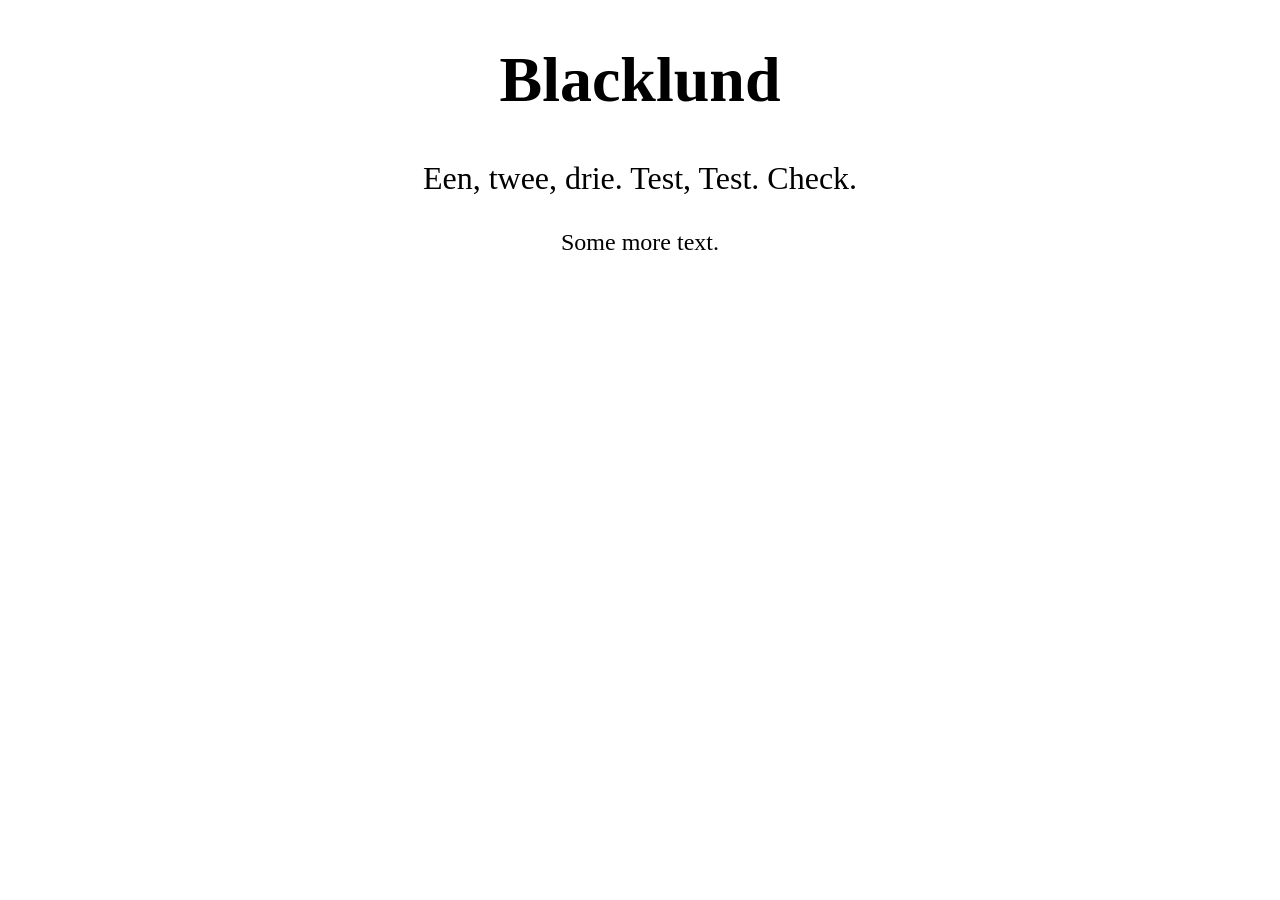
==== index.html @ 1ecc61dd "Add files via upload" ====
<!DOCTYPE html>
<html>
    <head>
        <style>
            .intro {
                text-align: center;
            }
            h1 {
                font-size: 64px;
            }
            p {
                font-size: 32px;
            }
            .more {
                font-size: 24px;
            }
        </style>
    </head>

    <body>

        <div class="intro">
        <h1>Blacklund</h1>
        <p>
            Een, twee, drie. Test, Test. Check.
        </p>
        <p class="more">
            Some more text.
        </p>
        </div>

    </body>
</html>
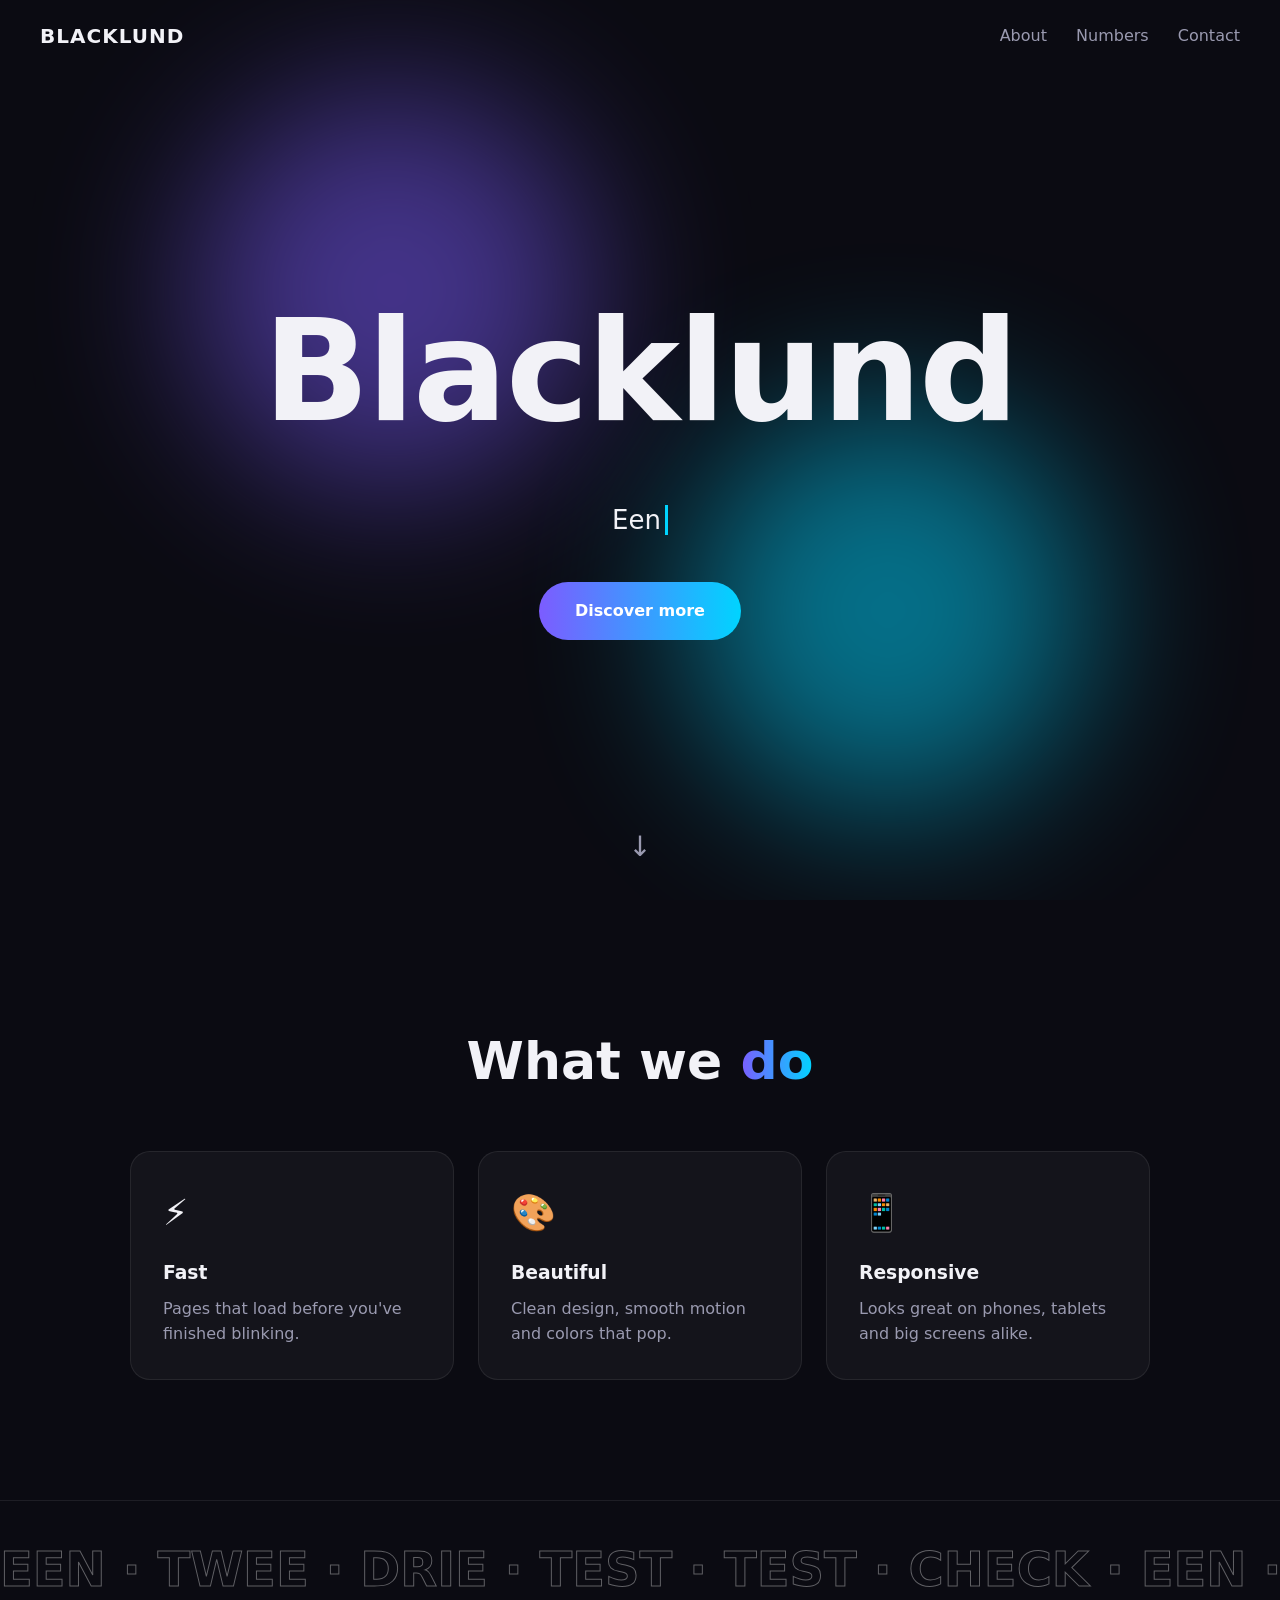
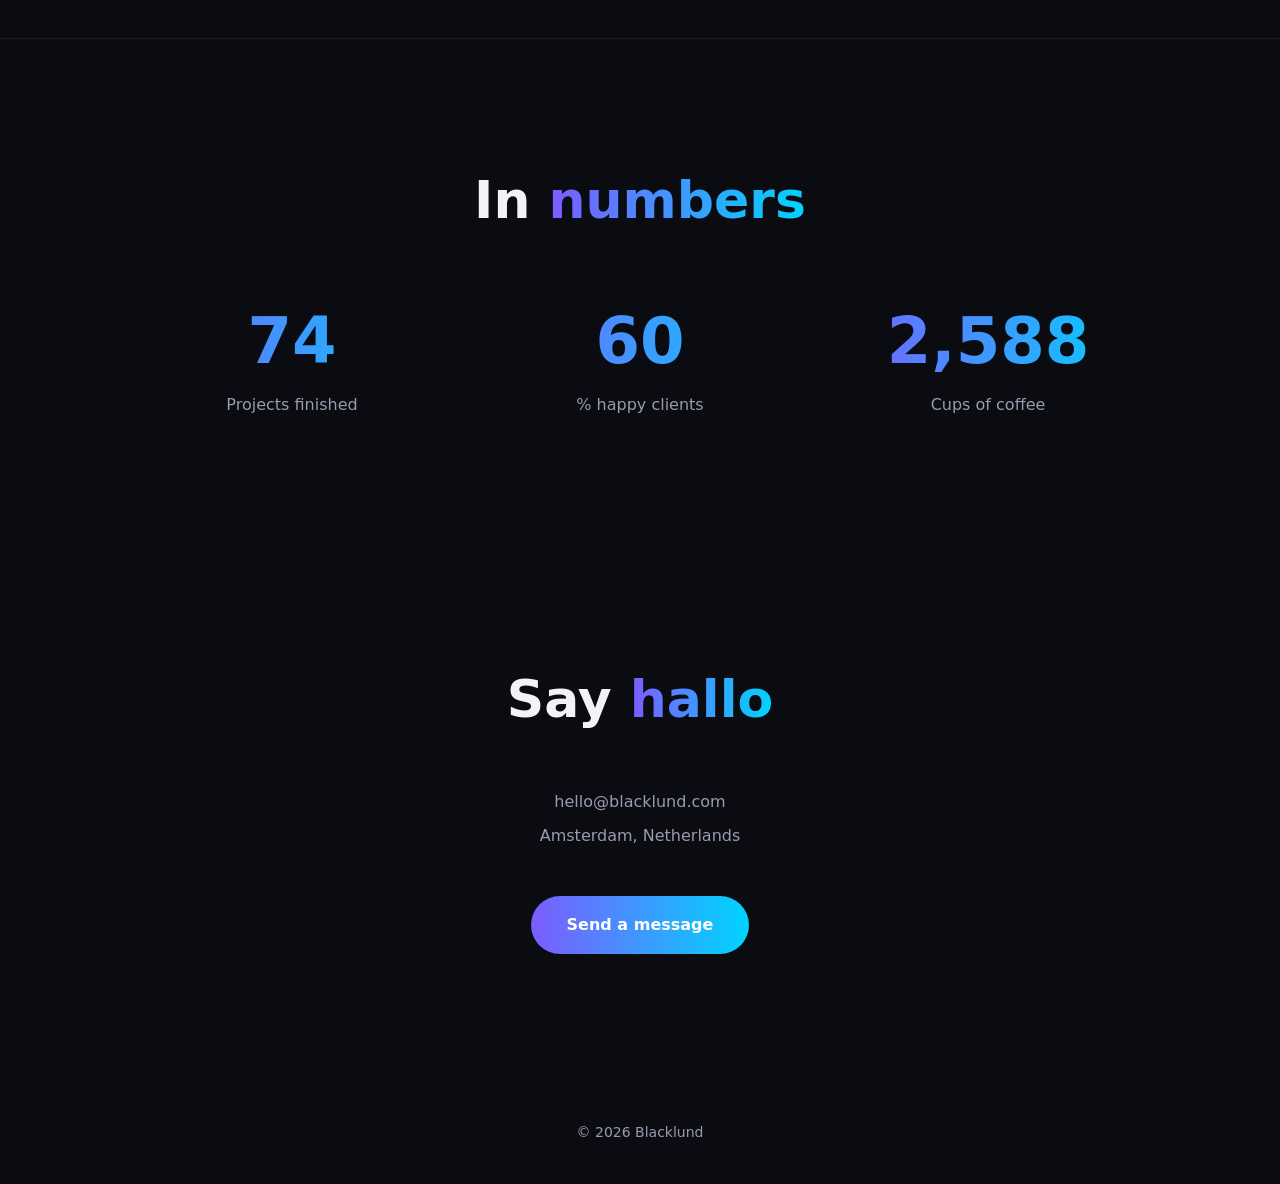
==== commit c44a7938: "Add files via upload" ====
--- a/index.html
+++ b/index.html
@@ -1,33 +1,441 @@
-<!DOCTYPE html>
-<html>
-    <head>
-        <style>
-            .intro {
-                text-align: center;
-            }
-            h1 {
-                font-size: 64px;
-            }
-            p {
-                font-size: 32px;
-            }
-            .more {
-                font-size: 24px;
-            }
-        </style>
-    </head>
-
-    <body>
-
-        <div class="intro">
-        <h1>Blacklund</h1>
-        <p>
-            Een, twee, drie. Test, Test. Check.
-        </p>
-        <p class="more">
-            Some more text.
-        </p>
-        </div>
-
-    </body>
-</html>+<!DOCTYPE html>
+<html lang="en">
+<head>
+    <meta charset="UTF-8">
+    <meta name="viewport" content="width=device-width, initial-scale=1.0">
+    <title>Blacklund</title>
+    <style>
+        /* ============ COLORS (change these to restyle the whole site) ============ */
+        :root {
+            --bg: #0b0b12;
+            --text: #f2f2f7;
+            --muted: #9a9ab0;
+            --accent: #7c5cff;
+            --accent2: #00d4ff;
+        }
+
+        * { box-sizing: border-box; margin: 0; padding: 0; }
+        html { scroll-behavior: smooth; }   /* nav links glide instead of jumping */
+
+        body {
+            font-family: system-ui, -apple-system, "Segoe UI", Roboto, sans-serif;
+            background: var(--bg);
+            color: var(--text);
+            line-height: 1.6;
+            overflow-x: hidden;
+        }
+
+        /* ============ NAV BAR (gets a blurry background once you scroll) ============ */
+        nav {
+            position: fixed;
+            top: 0; left: 0; right: 0;
+            display: flex;
+            justify-content: space-between;
+            align-items: center;
+            padding: 20px 40px;
+            z-index: 10;
+            transition: background 0.3s, padding 0.3s;
+        }
+        nav.scrolled {
+            background: rgba(11, 11, 18, 0.7);
+            backdrop-filter: blur(12px);
+            padding: 12px 40px;
+        }
+        .logo { font-weight: 800; font-size: 20px; letter-spacing: 1px; }
+        nav a { color: var(--muted); text-decoration: none; margin-left: 24px; transition: color 0.2s; }
+        nav a:hover { color: var(--text); }
+
+        /* ============ HERO (the big first screen) ============ */
+        .hero {
+            min-height: 100vh;
+            display: flex;
+            flex-direction: column;
+            justify-content: center;
+            align-items: center;
+            text-align: center;
+            position: relative;
+            overflow: hidden;
+            padding: 0 20px;
+        }
+
+        /* Floating blurry color blobs in the background */
+        .blob {
+            position: absolute;
+            width: 400px; height: 400px;
+            border-radius: 50%;
+            filter: blur(80px);
+            opacity: 0.5;
+            animation: float 12s ease-in-out infinite;
+        }
+        .blob.one { background: var(--accent);  top: 10%;    left: 15%; }
+        .blob.two { background: var(--accent2); bottom: 10%; right: 15%; animation-delay: -6s; }
+        @keyframes float {
+            0%, 100% { transform: translate(0, 0) scale(1); }
+            50%      { transform: translate(60px, -40px) scale(1.15); }
+        }
+
+        /* Title: JavaScript splits it into letters that drop in one by one */
+        .hero h1 {
+            font-size: clamp(48px, 12vw, 140px);  /* grows with the screen, between 48 and 140px */
+            font-weight: 900;
+            letter-spacing: -2px;
+            position: relative;
+        }
+        .hero h1 span {
+            display: inline-block;
+            opacity: 0;
+            transform: translateY(40px) rotate(8deg);
+            animation: letterIn 0.7s cubic-bezier(0.2, 0.8, 0.2, 1) forwards;
+        }
+        @keyframes letterIn {
+            to { opacity: 1; transform: none; }
+        }
+
+        /* Typing effect under the title */
+        .subtitle {
+            font-size: clamp(18px, 3vw, 26px);
+            color: var(--muted);
+            margin-top: 16px;
+            min-height: 1.6em;
+            position: relative;
+        }
+        .typed {
+            color: var(--text);
+            border-right: 3px solid var(--accent2);   /* the blinking cursor */
+            padding-right: 4px;
+            animation: blink 0.8s step-end infinite;
+        }
+        @keyframes blink { 50% { border-color: transparent; } }
+
+        /* Gradient button with a light "shine" sweeping across it */
+        .button {
+            margin-top: 40px;
+            position: relative;
+            overflow: hidden;
+            display: inline-block;
+            padding: 16px 36px;
+            border-radius: 999px;
+            background: linear-gradient(90deg, var(--accent), var(--accent2));
+            color: white;
+            font-weight: 700;
+            text-decoration: none;
+            transition: transform 0.2s, box-shadow 0.2s;
+        }
+        .button:hover {
+            transform: translateY(-3px);
+            box-shadow: 0 10px 30px rgba(124, 92, 255, 0.5);
+        }
+        .button::after {
+            content: "";
+            position: absolute;
+            top: 0; left: -75%;
+            width: 50%; height: 100%;
+            background: linear-gradient(120deg, transparent, rgba(255, 255, 255, 0.5), transparent);
+            transform: skewX(-20deg);
+            animation: sweep 3s ease-in-out infinite;
+        }
+        @keyframes sweep {
+            0%        { left: -75%; }
+            40%, 100% { left: 125%; }
+        }
+
+        /* Bouncing arrow at the bottom of the hero */
+        .scroll-hint {
+            position: absolute;
+            bottom: 30px;
+            font-size: 28px;
+            color: var(--muted);
+            animation: bounce 2s ease-in-out infinite;
+        }
+        @keyframes bounce {
+            0%, 100% { transform: translateY(0); }
+            50%      { transform: translateY(12px); }
+        }
+
+        /* ============ GENERAL SECTIONS ============ */
+        section {
+            padding: 120px 40px;
+            max-width: 1100px;
+            margin: 0 auto;
+        }
+        h2 {
+            font-size: clamp(32px, 5vw, 52px);
+            margin-bottom: 48px;
+            text-align: center;
+        }
+
+        /* Moving gradient text */
+        .gradient-text {
+            background: linear-gradient(90deg, var(--accent), var(--accent2), var(--accent));
+            background-size: 200% auto;
+            -webkit-background-clip: text;
+            background-clip: text;
+            color: transparent;
+            animation: shine 4s linear infinite;
+        }
+        @keyframes shine { to { background-position: 200% center; } }
+
+        /* Things with class="reveal" fade up when you scroll to them (JavaScript adds "visible") */
+        .reveal {
+            opacity: 0;
+            transform: translateY(50px);
+            transition: opacity 0.8s ease, transform 0.8s ease;
+        }
+        .reveal.visible { opacity: 1; transform: none; }
+
+        /* ============ CARDS (lift up, with a glow that follows your mouse) ============ */
+        .cards {
+            display: grid;
+            grid-template-columns: repeat(auto-fit, minmax(250px, 1fr));
+            gap: 24px;
+        }
+        .card {
+            position: relative;
+            padding: 32px;
+            border-radius: 20px;
+            background: rgba(255, 255, 255, 0.04);
+            border: 1px solid rgba(255, 255, 255, 0.08);
+            overflow: hidden;
+            transition: transform 0.3s, border-color 0.3s, opacity 0.8s ease;
+        }
+        .card:hover {
+            transform: translateY(-8px);
+            border-color: rgba(255, 255, 255, 0.2);
+        }
+        .card::before {
+            content: "";
+            position: absolute;
+            inset: 0;
+            background: radial-gradient(300px circle at var(--x, 50%) var(--y, 50%),
+                        rgba(124, 92, 255, 0.25), transparent 60%);
+            opacity: 0;
+            transition: opacity 0.3s;
+            pointer-events: none;
+        }
+        .card:hover::before { opacity: 1; }
+        .card .icon { font-size: 36px; margin-bottom: 16px; }
+        .card h3 { margin-bottom: 8px; }
+        .card p { color: var(--muted); }
+
+        /* ============ NUMBERS THAT COUNT UP ============ */
+        .stats {
+            display: grid;
+            grid-template-columns: repeat(auto-fit, minmax(200px, 1fr));
+            gap: 24px;
+            text-align: center;
+        }
+        .number { font-size: 64px; font-weight: 900; }
+        .stat p { color: var(--muted); }
+
+        /* ============ SCROLLING TEXT STRIP ============ */
+        .marquee {
+            overflow: hidden;
+            white-space: nowrap;
+            padding: 30px 0;
+            border-top: 1px solid rgba(255, 255, 255, 0.08);
+            border-bottom: 1px solid rgba(255, 255, 255, 0.08);
+        }
+        .marquee-track {
+            display: inline-block;
+            font-size: 48px;
+            font-weight: 800;
+            color: transparent;
+            -webkit-text-stroke: 1px rgba(255, 255, 255, 0.35);   /* outline-only letters */
+            animation: scroll 20s linear infinite;
+        }
+        @keyframes scroll { to { transform: translateX(-50%); } }
+
+        /* ============ CONTACT + FOOTER ============ */
+        .contact { text-align: center; }
+        .contact p { color: var(--muted); margin-bottom: 8px; }
+        footer {
+            text-align: center;
+            padding: 40px;
+            color: var(--muted);
+            font-size: 14px;
+        }
+
+        /* ============ PHONES ============ */
+        @media (max-width: 600px) {
+            nav, nav.scrolled { padding: 14px 20px; }
+            nav a { margin-left: 14px; font-size: 14px; }
+            section { padding: 80px 20px; }
+            .blob { width: 250px; height: 250px; }
+        }
+
+        /* People who turned off animations in their system settings get a calm version */
+        @media (prefers-reduced-motion: reduce) {
+            *, *::before, *::after { animation: none !important; transition: none !important; }
+            .hero h1 span, .reveal { opacity: 1; transform: none; }
+        }
+    </style>
+</head>
+<body>
+
+    <nav id="nav">
+        <div class="logo">BLACKLUND</div>
+        <div>
+            <a href="#about">About</a>
+            <a href="#numbers">Numbers</a>
+            <a href="#contact">Contact</a>
+        </div>
+    </nav>
+
+    <header class="hero">
+        <div class="blob one"></div>
+        <div class="blob two"></div>
+
+        <h1>Blacklund</h1>
+        <p class="subtitle"><span class="typed"></span></p>
+        <a href="#about" class="button">Discover more</a>
+
+        <div class="scroll-hint">↓</div>
+    </header>
+
+    <section id="about">
+        <h2 class="reveal">What we <span class="gradient-text">do</span></h2>
+        <div class="cards">
+            <div class="card reveal">
+                <div class="icon">⚡</div>
+                <h3>Fast</h3>
+                <p>Pages that load before you've finished blinking.</p>
+            </div>
+            <div class="card reveal" style="transition-delay: 0.15s;">
+                <div class="icon">🎨</div>
+                <h3>Beautiful</h3>
+                <p>Clean design, smooth motion and colors that pop.</p>
+            </div>
+            <div class="card reveal" style="transition-delay: 0.3s;">
+                <div class="icon">📱</div>
+                <h3>Responsive</h3>
+                <p>Looks great on phones, tablets and big screens alike.</p>
+            </div>
+        </div>
+    </section>
+
+    <div class="marquee">
+        <div class="marquee-track">
+            EEN · TWEE · DRIE · TEST · TEST · CHECK · EEN · TWEE · DRIE · TEST · TEST · CHECK ·&nbsp;
+            EEN · TWEE · DRIE · TEST · TEST · CHECK · EEN · TWEE · DRIE · TEST · TEST · CHECK ·&nbsp;
+        </div>
+    </div>
+
+    <section id="numbers">
+        <h2 class="reveal">In <span class="gradient-text">numbers</span></h2>
+        <div class="stats">
+            <div class="stat reveal">
+                <div class="number gradient-text" data-target="120">0</div>
+                <p>Projects finished</p>
+            </div>
+            <div class="stat reveal" style="transition-delay: 0.15s;">
+                <div class="number gradient-text" data-target="98">0</div>
+                <p>% happy clients</p>
+            </div>
+            <div class="stat reveal" style="transition-delay: 0.3s;">
+                <div class="number gradient-text" data-target="4200">0</div>
+                <p>Cups of coffee</p>
+            </div>
+        </div>
+    </section>
+
+    <section id="contact" class="contact reveal">
+        <h2>Say <span class="gradient-text">hallo</span></h2>
+        <p>hello@blacklund.com</p>
+        <p>Amsterdam, Netherlands</p>
+        <a href="mailto:hello@blacklund.com" class="button">Send a message</a>
+    </section>
+
+    <footer>© 2026 Blacklund</footer>
+
+    <script>
+        // 1. Split the title into separate letters so each one can animate in
+        const title = document.querySelector('.hero h1');
+        const titleText = title.textContent;
+        title.setAttribute('aria-label', titleText);   // screen readers still read the whole word
+        title.textContent = '';
+        [...titleText].forEach((letter, i) => {
+            const span = document.createElement('span');
+            span.textContent = letter;
+            span.setAttribute('aria-hidden', 'true');
+            span.style.animationDelay = (i * 0.08) + 's';   // each letter a bit later
+            title.appendChild(span);
+        });
+
+        // 2. Typing effect: types each phrase, waits, deletes it, moves to the next
+        const phrases = ['Een, twee, drie.', 'Test, test. Check.', 'Made in Amsterdam.'];
+        const typed = document.querySelector('.typed');
+        let phraseIndex = 0, charIndex = 0, deleting = false;
+
+        function type() {
+            const phrase = phrases[phraseIndex];
+            typed.textContent = phrase.slice(0, charIndex);
+
+            if (!deleting && charIndex < phrase.length) {
+                charIndex++;
+                setTimeout(type, 90);           // typing speed
+            } else if (!deleting) {
+                deleting = true;
+                setTimeout(type, 1500);         // pause when the phrase is complete
+            } else if (charIndex > 0) {
+                charIndex--;
+                setTimeout(type, 40);           // deleting speed
+            } else {
+                deleting = false;
+                phraseIndex = (phraseIndex + 1) % phrases.length;
+                setTimeout(type, 300);
+            }
+        }
+        setTimeout(type, 1200);   // start after the title has dropped in
+
+        // 3. Give the nav bar a background once you scroll down a bit
+        const nav = document.getElementById('nav');
+        window.addEventListener('scroll', () => {
+            nav.classList.toggle('scrolled', window.scrollY > 50);
+        });
+
+        // 4. Reveal elements when they scroll into view
+        const revealObserver = new IntersectionObserver(entries => {
+            entries.forEach(entry => {
+                if (entry.isIntersecting) {
+                    entry.target.classList.add('visible');
+                    revealObserver.unobserve(entry.target);   // only animate once
+                }
+            });
+        }, { threshold: 0.15 });
+        document.querySelectorAll('.reveal').forEach(el => revealObserver.observe(el));
+
+        // 5. Count the numbers up from 0 when they appear
+        function countUp(el) {
+            const target = Number(el.dataset.target);
+            const duration = 2000;   // milliseconds
+            const start = performance.now();
+
+            function step(now) {
+                const progress = Math.min((now - start) / duration, 1);
+                const eased = 1 - Math.pow(1 - progress, 3);   // starts fast, slows down at the end
+                el.textContent = Math.round(target * eased).toLocaleString();
+                if (progress < 1) requestAnimationFrame(step);
+            }
+            requestAnimationFrame(step);
+        }
+        const countObserver = new IntersectionObserver(entries => {
+            entries.forEach(entry => {
+                if (entry.isIntersecting) {
+                    countUp(entry.target);
+                    countObserver.unobserve(entry.target);
+                }
+            });
+        }, { threshold: 0.5 });
+        document.querySelectorAll('.number').forEach(el => countObserver.observe(el));
+
+        // 6. Make the glow on each card follow the mouse
+        document.querySelectorAll('.card').forEach(card => {
+            card.addEventListener('mousemove', e => {
+                const rect = card.getBoundingClientRect();
+                card.style.setProperty('--x', (e.clientX - rect.left) + 'px');
+                card.style.setProperty('--y', (e.clientY - rect.top) + 'px');
+            });
+        });
+    </script>
+</body>
+</html>
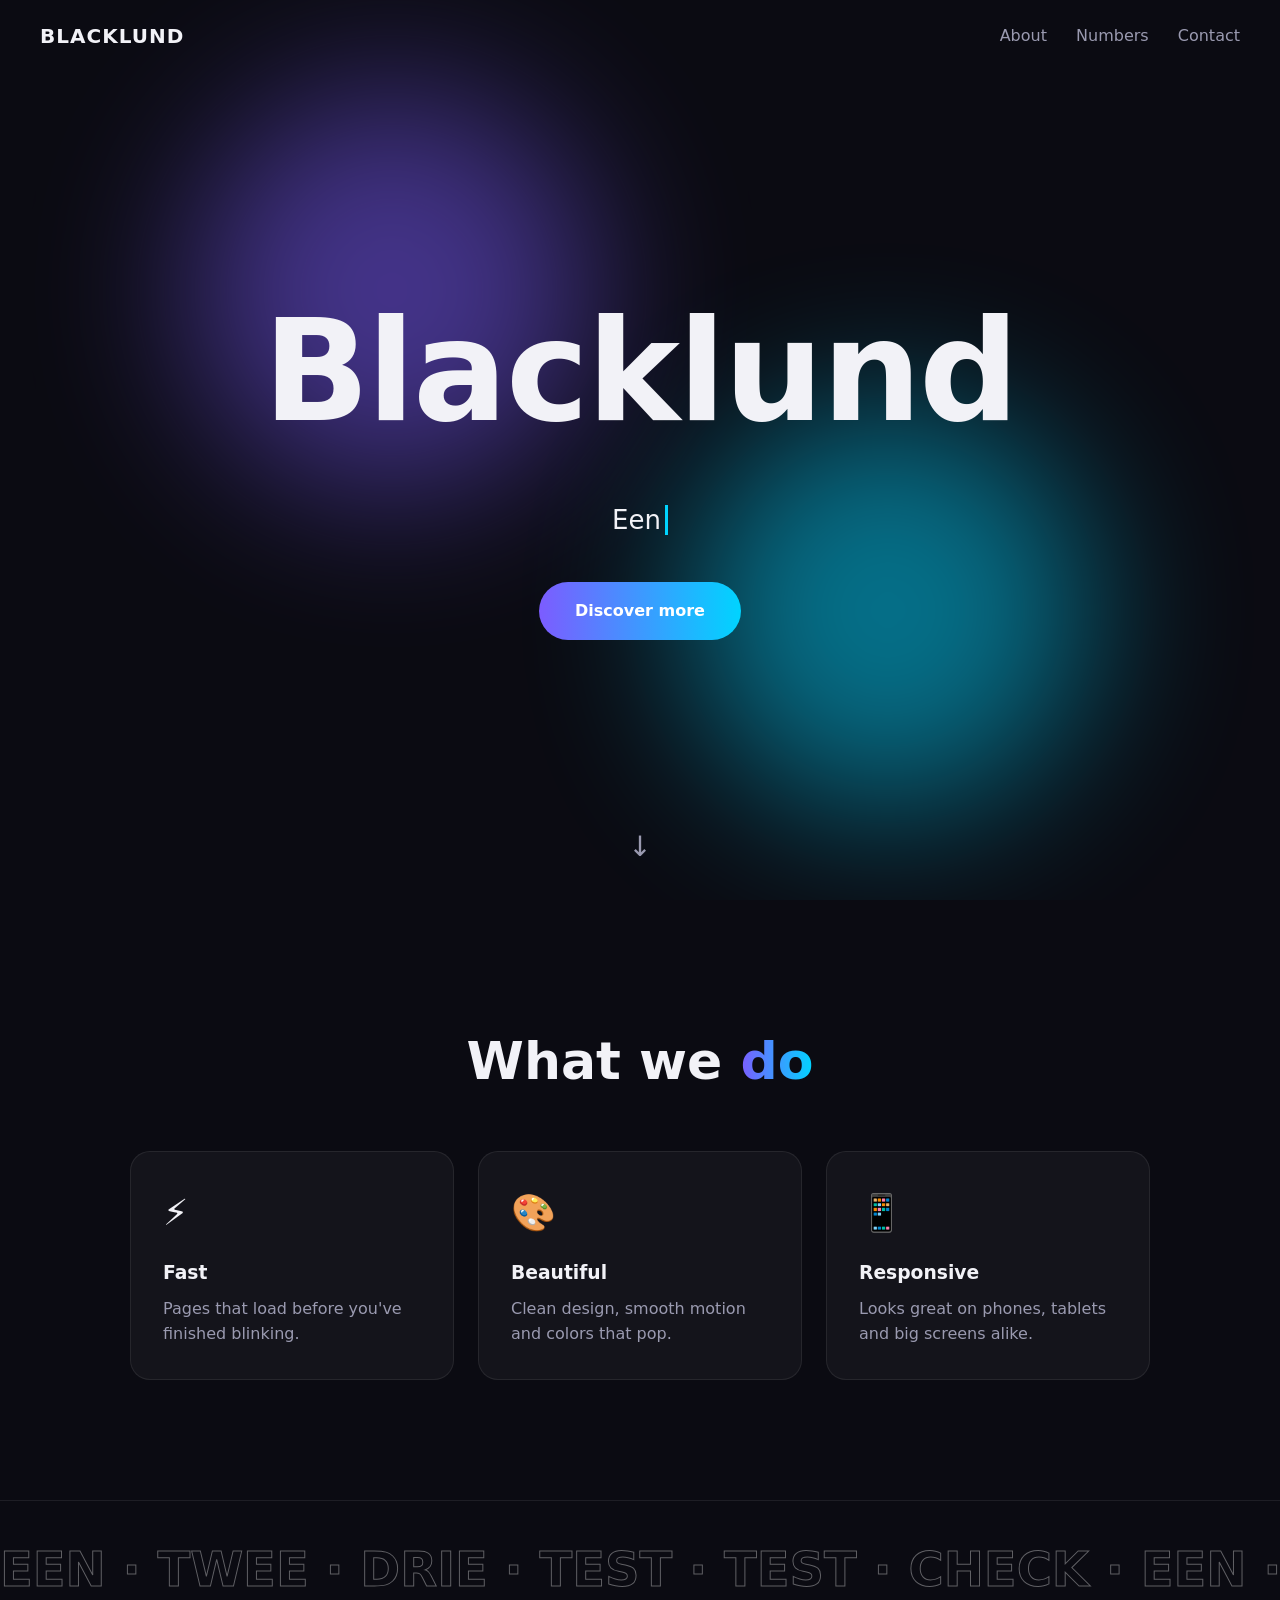
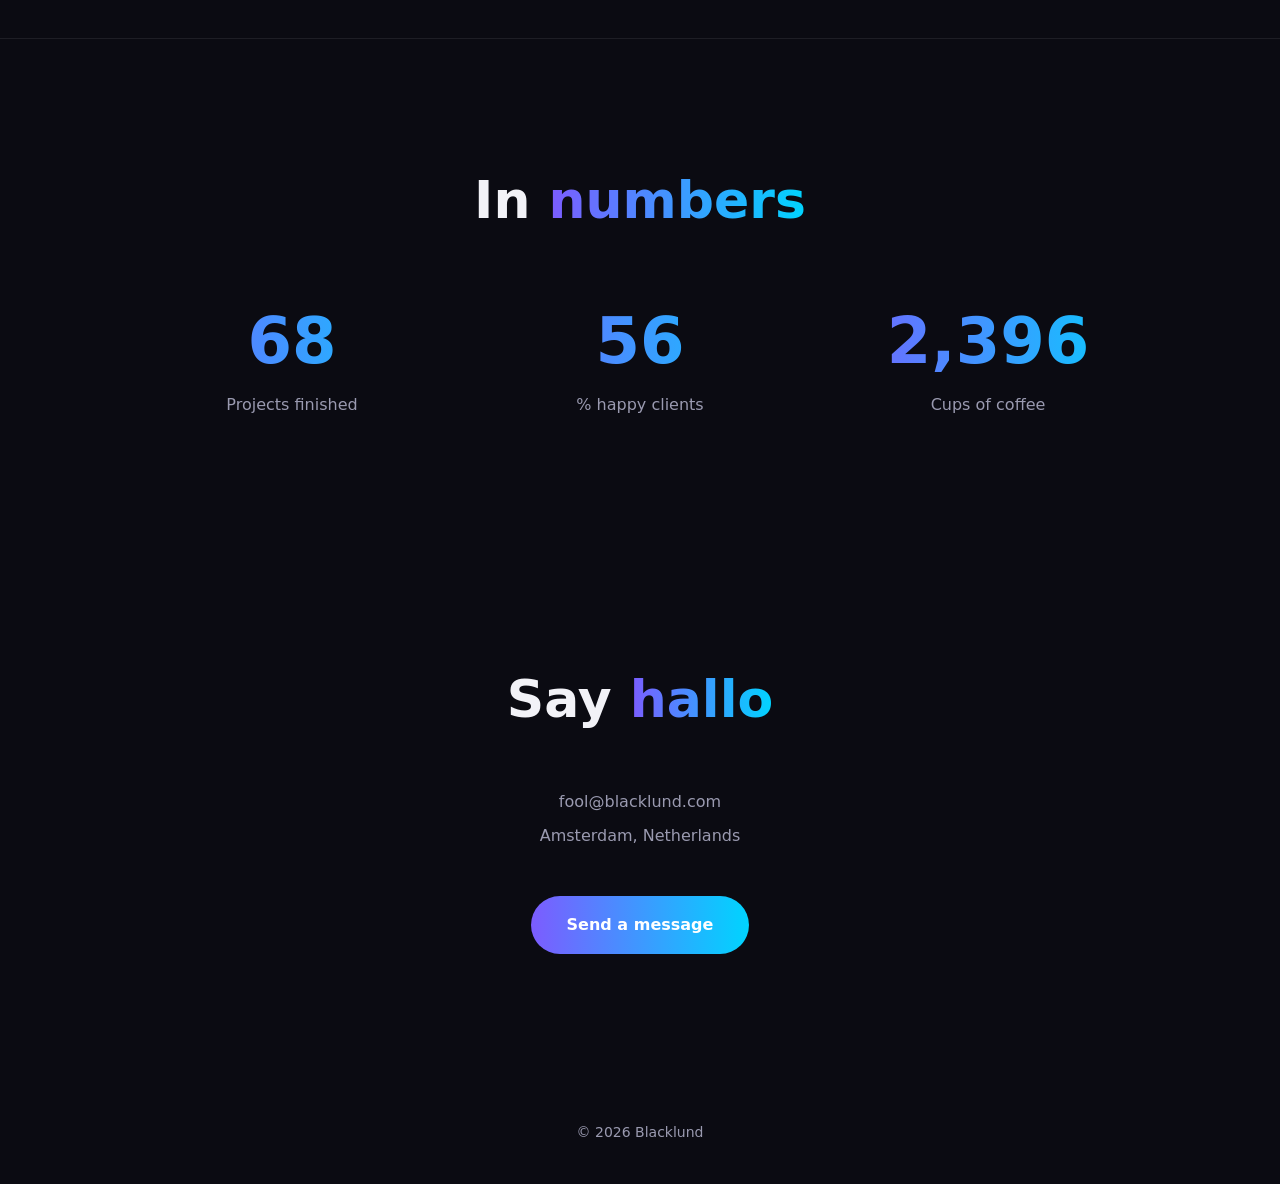
==== commit 836359b5: "Update index.html" ====
--- a/index.html
+++ b/index.html
@@ -340,9 +340,9 @@
 
     <section id="contact" class="contact reveal">
         <h2>Say <span class="gradient-text">hallo</span></h2>
-        <p>hello@blacklund.com</p>
+        <p>fool@blacklund.com</p>
         <p>Amsterdam, Netherlands</p>
-        <a href="mailto:hello@blacklund.com" class="button">Send a message</a>
+        <a href="mailto:fool@blacklund.com" class="button">Send a message</a>
     </section>
 
     <footer>© 2026 Blacklund</footer>
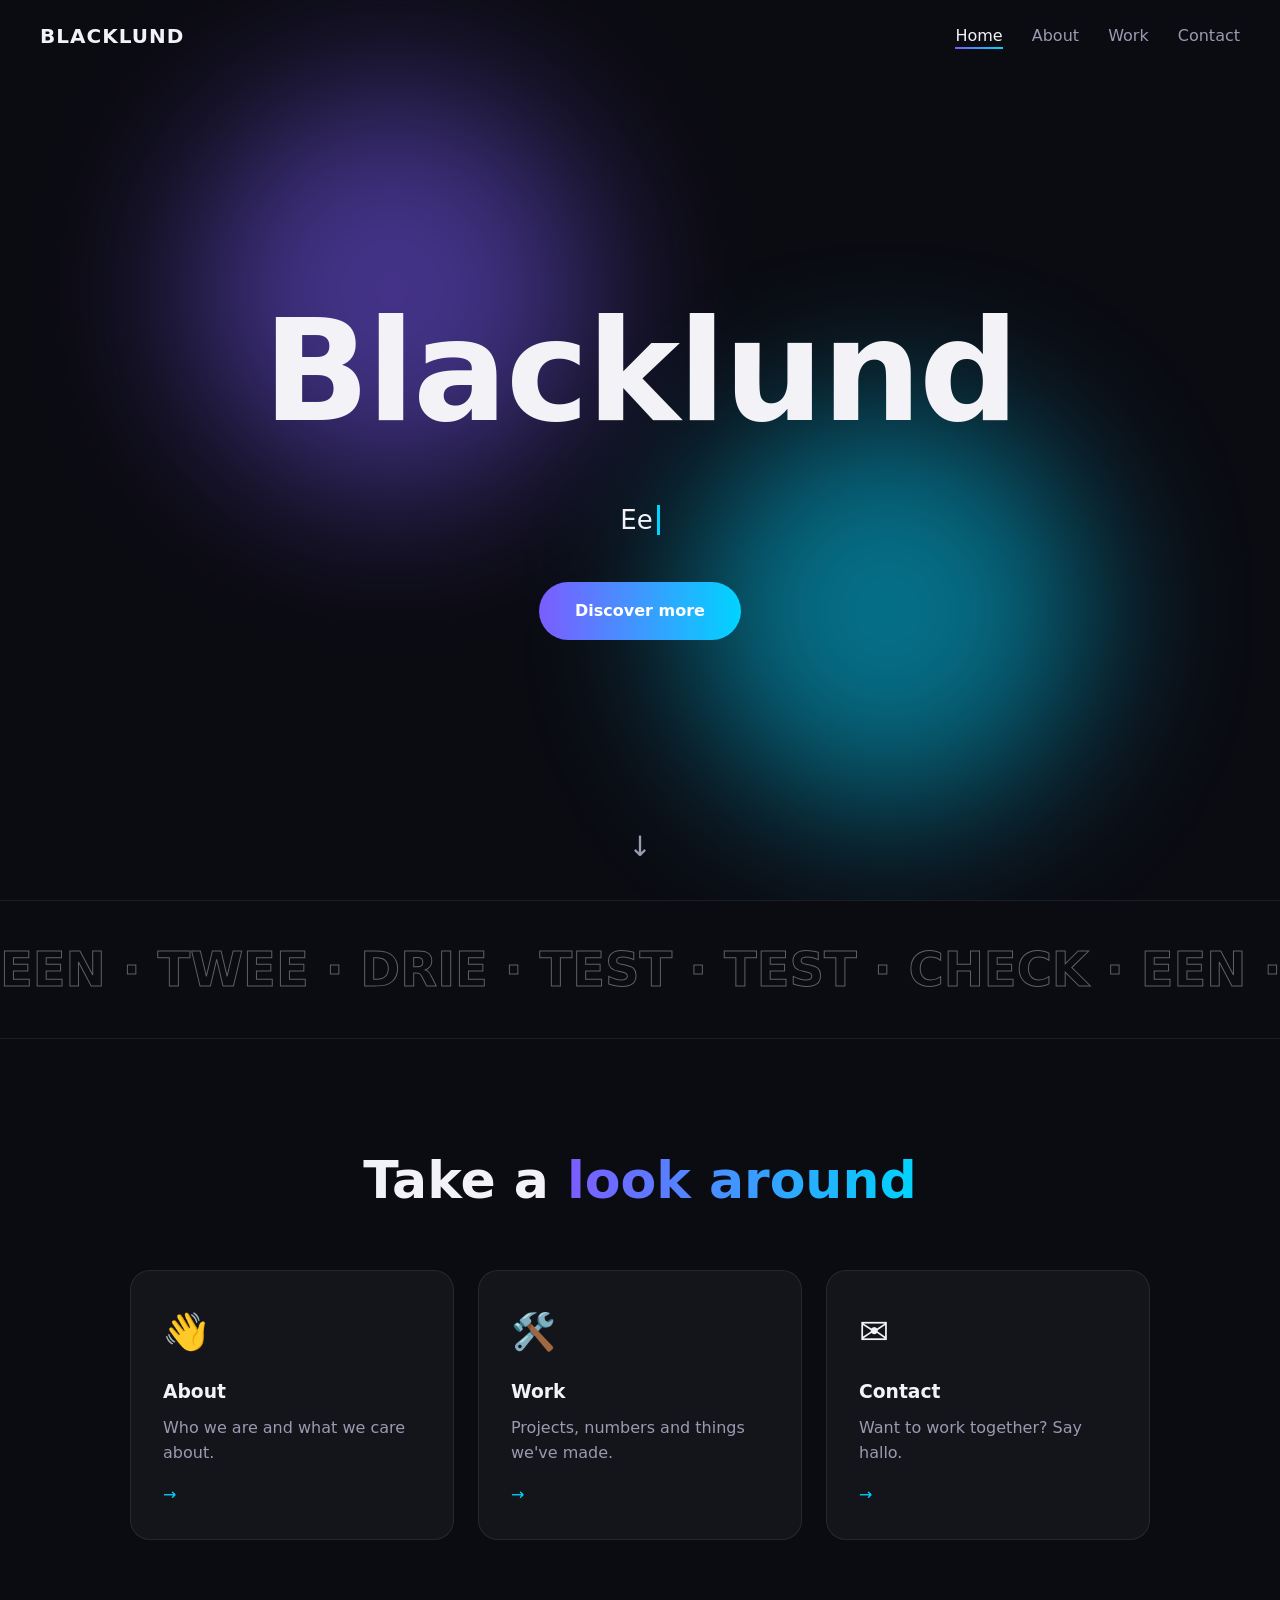
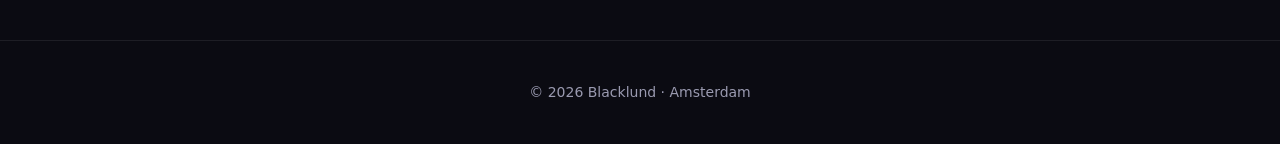
==== commit 02863a54: "Add files via upload" ====
--- a/index.html
+++ b/index.html
@@ -4,280 +4,17 @@
     <meta charset="UTF-8">
     <meta name="viewport" content="width=device-width, initial-scale=1.0">
     <title>Blacklund</title>
-    <style>
-        /* ============ COLORS (change these to restyle the whole site) ============ */
-        :root {
-            --bg: #0b0b12;
-            --text: #f2f2f7;
-            --muted: #9a9ab0;
-            --accent: #7c5cff;
-            --accent2: #00d4ff;
-        }
-
-        * { box-sizing: border-box; margin: 0; padding: 0; }
-        html { scroll-behavior: smooth; }   /* nav links glide instead of jumping */
-
-        body {
-            font-family: system-ui, -apple-system, "Segoe UI", Roboto, sans-serif;
-            background: var(--bg);
-            color: var(--text);
-            line-height: 1.6;
-            overflow-x: hidden;
-        }
-
-        /* ============ NAV BAR (gets a blurry background once you scroll) ============ */
-        nav {
-            position: fixed;
-            top: 0; left: 0; right: 0;
-            display: flex;
-            justify-content: space-between;
-            align-items: center;
-            padding: 20px 40px;
-            z-index: 10;
-            transition: background 0.3s, padding 0.3s;
-        }
-        nav.scrolled {
-            background: rgba(11, 11, 18, 0.7);
-            backdrop-filter: blur(12px);
-            padding: 12px 40px;
-        }
-        .logo { font-weight: 800; font-size: 20px; letter-spacing: 1px; }
-        nav a { color: var(--muted); text-decoration: none; margin-left: 24px; transition: color 0.2s; }
-        nav a:hover { color: var(--text); }
-
-        /* ============ HERO (the big first screen) ============ */
-        .hero {
-            min-height: 100vh;
-            display: flex;
-            flex-direction: column;
-            justify-content: center;
-            align-items: center;
-            text-align: center;
-            position: relative;
-            overflow: hidden;
-            padding: 0 20px;
-        }
-
-        /* Floating blurry color blobs in the background */
-        .blob {
-            position: absolute;
-            width: 400px; height: 400px;
-            border-radius: 50%;
-            filter: blur(80px);
-            opacity: 0.5;
-            animation: float 12s ease-in-out infinite;
-        }
-        .blob.one { background: var(--accent);  top: 10%;    left: 15%; }
-        .blob.two { background: var(--accent2); bottom: 10%; right: 15%; animation-delay: -6s; }
-        @keyframes float {
-            0%, 100% { transform: translate(0, 0) scale(1); }
-            50%      { transform: translate(60px, -40px) scale(1.15); }
-        }
-
-        /* Title: JavaScript splits it into letters that drop in one by one */
-        .hero h1 {
-            font-size: clamp(48px, 12vw, 140px);  /* grows with the screen, between 48 and 140px */
-            font-weight: 900;
-            letter-spacing: -2px;
-            position: relative;
-        }
-        .hero h1 span {
-            display: inline-block;
-            opacity: 0;
-            transform: translateY(40px) rotate(8deg);
-            animation: letterIn 0.7s cubic-bezier(0.2, 0.8, 0.2, 1) forwards;
-        }
-        @keyframes letterIn {
-            to { opacity: 1; transform: none; }
-        }
-
-        /* Typing effect under the title */
-        .subtitle {
-            font-size: clamp(18px, 3vw, 26px);
-            color: var(--muted);
-            margin-top: 16px;
-            min-height: 1.6em;
-            position: relative;
-        }
-        .typed {
-            color: var(--text);
-            border-right: 3px solid var(--accent2);   /* the blinking cursor */
-            padding-right: 4px;
-            animation: blink 0.8s step-end infinite;
-        }
-        @keyframes blink { 50% { border-color: transparent; } }
-
-        /* Gradient button with a light "shine" sweeping across it */
-        .button {
-            margin-top: 40px;
-            position: relative;
-            overflow: hidden;
-            display: inline-block;
-            padding: 16px 36px;
-            border-radius: 999px;
-            background: linear-gradient(90deg, var(--accent), var(--accent2));
-            color: white;
-            font-weight: 700;
-            text-decoration: none;
-            transition: transform 0.2s, box-shadow 0.2s;
-        }
-        .button:hover {
-            transform: translateY(-3px);
-            box-shadow: 0 10px 30px rgba(124, 92, 255, 0.5);
-        }
-        .button::after {
-            content: "";
-            position: absolute;
-            top: 0; left: -75%;
-            width: 50%; height: 100%;
-            background: linear-gradient(120deg, transparent, rgba(255, 255, 255, 0.5), transparent);
-            transform: skewX(-20deg);
-            animation: sweep 3s ease-in-out infinite;
-        }
-        @keyframes sweep {
-            0%        { left: -75%; }
-            40%, 100% { left: 125%; }
-        }
-
-        /* Bouncing arrow at the bottom of the hero */
-        .scroll-hint {
-            position: absolute;
-            bottom: 30px;
-            font-size: 28px;
-            color: var(--muted);
-            animation: bounce 2s ease-in-out infinite;
-        }
-        @keyframes bounce {
-            0%, 100% { transform: translateY(0); }
-            50%      { transform: translateY(12px); }
-        }
-
-        /* ============ GENERAL SECTIONS ============ */
-        section {
-            padding: 120px 40px;
-            max-width: 1100px;
-            margin: 0 auto;
-        }
-        h2 {
-            font-size: clamp(32px, 5vw, 52px);
-            margin-bottom: 48px;
-            text-align: center;
-        }
-
-        /* Moving gradient text */
-        .gradient-text {
-            background: linear-gradient(90deg, var(--accent), var(--accent2), var(--accent));
-            background-size: 200% auto;
-            -webkit-background-clip: text;
-            background-clip: text;
-            color: transparent;
-            animation: shine 4s linear infinite;
-        }
-        @keyframes shine { to { background-position: 200% center; } }
-
-        /* Things with class="reveal" fade up when you scroll to them (JavaScript adds "visible") */
-        .reveal {
-            opacity: 0;
-            transform: translateY(50px);
-            transition: opacity 0.8s ease, transform 0.8s ease;
-        }
-        .reveal.visible { opacity: 1; transform: none; }
-
-        /* ============ CARDS (lift up, with a glow that follows your mouse) ============ */
-        .cards {
-            display: grid;
-            grid-template-columns: repeat(auto-fit, minmax(250px, 1fr));
-            gap: 24px;
-        }
-        .card {
-            position: relative;
-            padding: 32px;
-            border-radius: 20px;
-            background: rgba(255, 255, 255, 0.04);
-            border: 1px solid rgba(255, 255, 255, 0.08);
-            overflow: hidden;
-            transition: transform 0.3s, border-color 0.3s, opacity 0.8s ease;
-        }
-        .card:hover {
-            transform: translateY(-8px);
-            border-color: rgba(255, 255, 255, 0.2);
-        }
-        .card::before {
-            content: "";
-            position: absolute;
-            inset: 0;
-            background: radial-gradient(300px circle at var(--x, 50%) var(--y, 50%),
-                        rgba(124, 92, 255, 0.25), transparent 60%);
-            opacity: 0;
-            transition: opacity 0.3s;
-            pointer-events: none;
-        }
-        .card:hover::before { opacity: 1; }
-        .card .icon { font-size: 36px; margin-bottom: 16px; }
-        .card h3 { margin-bottom: 8px; }
-        .card p { color: var(--muted); }
-
-        /* ============ NUMBERS THAT COUNT UP ============ */
-        .stats {
-            display: grid;
-            grid-template-columns: repeat(auto-fit, minmax(200px, 1fr));
-            gap: 24px;
-            text-align: center;
-        }
-        .number { font-size: 64px; font-weight: 900; }
-        .stat p { color: var(--muted); }
-
-        /* ============ SCROLLING TEXT STRIP ============ */
-        .marquee {
-            overflow: hidden;
-            white-space: nowrap;
-            padding: 30px 0;
-            border-top: 1px solid rgba(255, 255, 255, 0.08);
-            border-bottom: 1px solid rgba(255, 255, 255, 0.08);
-        }
-        .marquee-track {
-            display: inline-block;
-            font-size: 48px;
-            font-weight: 800;
-            color: transparent;
-            -webkit-text-stroke: 1px rgba(255, 255, 255, 0.35);   /* outline-only letters */
-            animation: scroll 20s linear infinite;
-        }
-        @keyframes scroll { to { transform: translateX(-50%); } }
-
-        /* ============ CONTACT + FOOTER ============ */
-        .contact { text-align: center; }
-        .contact p { color: var(--muted); margin-bottom: 8px; }
-        footer {
-            text-align: center;
-            padding: 40px;
-            color: var(--muted);
-            font-size: 14px;
-        }
-
-        /* ============ PHONES ============ */
-        @media (max-width: 600px) {
-            nav, nav.scrolled { padding: 14px 20px; }
-            nav a { margin-left: 14px; font-size: 14px; }
-            section { padding: 80px 20px; }
-            .blob { width: 250px; height: 250px; }
-        }
-
-        /* People who turned off animations in their system settings get a calm version */
-        @media (prefers-reduced-motion: reduce) {
-            *, *::before, *::after { animation: none !important; transition: none !important; }
-            .hero h1 span, .reveal { opacity: 1; transform: none; }
-        }
-    </style>
+    <link rel="stylesheet" href="style.css">
 </head>
 <body>
 
-    <nav id="nav">
-        <div class="logo">BLACKLUND</div>
-        <div>
-            <a href="#about">About</a>
-            <a href="#numbers">Numbers</a>
-            <a href="#contact">Contact</a>
+    <nav>
+        <a href="index.html" class="logo">BLACKLUND</a>
+        <div class="links">
+            <a href="index.html" class="active">Home</a>
+            <a href="about.html">About</a>
+            <a href="work.html">Work</a>
+            <a href="contact.html">Contact</a>
         </div>
     </nav>
 
@@ -285,33 +22,14 @@
         <div class="blob one"></div>
         <div class="blob two"></div>
 
-        <h1>Blacklund</h1>
-        <p class="subtitle"><span class="typed"></span></p>
-        <a href="#about" class="button">Discover more</a>
+        <h1 class="split">Blacklund</h1>
+        <p class="subtitle">
+            <span class="typed" data-phrases="Een, twee, drie.|Test, test. Check.|Made in Amsterdam."></span>
+        </p>
+        <a href="about.html" class="button">Discover more</a>
 
         <div class="scroll-hint">↓</div>
     </header>
-
-    <section id="about">
-        <h2 class="reveal">What we <span class="gradient-text">do</span></h2>
-        <div class="cards">
-            <div class="card reveal">
-                <div class="icon">⚡</div>
-                <h3>Fast</h3>
-                <p>Pages that load before you've finished blinking.</p>
-            </div>
-            <div class="card reveal" style="transition-delay: 0.15s;">
-                <div class="icon">🎨</div>
-                <h3>Beautiful</h3>
-                <p>Clean design, smooth motion and colors that pop.</p>
-            </div>
-            <div class="card reveal" style="transition-delay: 0.3s;">
-                <div class="icon">📱</div>
-                <h3>Responsive</h3>
-                <p>Looks great on phones, tablets and big screens alike.</p>
-            </div>
-        </div>
-    </section>
 
     <div class="marquee">
         <div class="marquee-track">
@@ -320,122 +38,32 @@
         </div>
     </div>
 
-    <section id="numbers">
-        <h2 class="reveal">In <span class="gradient-text">numbers</span></h2>
-        <div class="stats">
-            <div class="stat reveal">
-                <div class="number gradient-text" data-target="120">0</div>
-                <p>Projects finished</p>
-            </div>
-            <div class="stat reveal" style="transition-delay: 0.15s;">
-                <div class="number gradient-text" data-target="98">0</div>
-                <p>% happy clients</p>
-            </div>
-            <div class="stat reveal" style="transition-delay: 0.3s;">
-                <div class="number gradient-text" data-target="4200">0</div>
-                <p>Cups of coffee</p>
-            </div>
+    <section>
+        <h2 class="reveal">Take a <span class="gradient-text">look around</span></h2>
+        <div class="cards">
+            <a href="about.html" class="card reveal">
+                <div class="icon">👋</div>
+                <h3>About</h3>
+                <p>Who we are and what we care about.</p>
+                <span class="arrow">→</span>
+            </a>
+            <a href="work.html" class="card reveal" style="transition-delay: 0.15s;">
+                <div class="icon">🛠️</div>
+                <h3>Work</h3>
+                <p>Projects, numbers and things we've made.</p>
+                <span class="arrow">→</span>
+            </a>
+            <a href="contact.html" class="card reveal" style="transition-delay: 0.3s;">
+                <div class="icon">✉️</div>
+                <h3>Contact</h3>
+                <p>Want to work together? Say hallo.</p>
+                <span class="arrow">→</span>
+            </a>
         </div>
     </section>
 
-    <section id="contact" class="contact reveal">
-        <h2>Say <span class="gradient-text">hallo</span></h2>
-        <p>fool@blacklund.com</p>
-        <p>Amsterdam, Netherlands</p>
-        <a href="mailto:fool@blacklund.com" class="button">Send a message</a>
-    </section>
+    <footer>© 2026 Blacklund · Amsterdam</footer>
 
-    <footer>© 2026 Blacklund</footer>
-
-    <script>
-        // 1. Split the title into separate letters so each one can animate in
-        const title = document.querySelector('.hero h1');
-        const titleText = title.textContent;
-        title.setAttribute('aria-label', titleText);   // screen readers still read the whole word
-        title.textContent = '';
-        [...titleText].forEach((letter, i) => {
-            const span = document.createElement('span');
-            span.textContent = letter;
-            span.setAttribute('aria-hidden', 'true');
-            span.style.animationDelay = (i * 0.08) + 's';   // each letter a bit later
-            title.appendChild(span);
-        });
-
-        // 2. Typing effect: types each phrase, waits, deletes it, moves to the next
-        const phrases = ['Een, twee, drie.', 'Test, test. Check.', 'Made in Amsterdam.'];
-        const typed = document.querySelector('.typed');
-        let phraseIndex = 0, charIndex = 0, deleting = false;
-
-        function type() {
-            const phrase = phrases[phraseIndex];
-            typed.textContent = phrase.slice(0, charIndex);
-
-            if (!deleting && charIndex < phrase.length) {
-                charIndex++;
-                setTimeout(type, 90);           // typing speed
-            } else if (!deleting) {
-                deleting = true;
-                setTimeout(type, 1500);         // pause when the phrase is complete
-            } else if (charIndex > 0) {
-                charIndex--;
-                setTimeout(type, 40);           // deleting speed
-            } else {
-                deleting = false;
-                phraseIndex = (phraseIndex + 1) % phrases.length;
-                setTimeout(type, 300);
-            }
-        }
-        setTimeout(type, 1200);   // start after the title has dropped in
-
-        // 3. Give the nav bar a background once you scroll down a bit
-        const nav = document.getElementById('nav');
-        window.addEventListener('scroll', () => {
-            nav.classList.toggle('scrolled', window.scrollY > 50);
-        });
-
-        // 4. Reveal elements when they scroll into view
-        const revealObserver = new IntersectionObserver(entries => {
-            entries.forEach(entry => {
-                if (entry.isIntersecting) {
-                    entry.target.classList.add('visible');
-                    revealObserver.unobserve(entry.target);   // only animate once
-                }
-            });
-        }, { threshold: 0.15 });
-        document.querySelectorAll('.reveal').forEach(el => revealObserver.observe(el));
-
-        // 5. Count the numbers up from 0 when they appear
-        function countUp(el) {
-            const target = Number(el.dataset.target);
-            const duration = 2000;   // milliseconds
-            const start = performance.now();
-
-            function step(now) {
-                const progress = Math.min((now - start) / duration, 1);
-                const eased = 1 - Math.pow(1 - progress, 3);   // starts fast, slows down at the end
-                el.textContent = Math.round(target * eased).toLocaleString();
-                if (progress < 1) requestAnimationFrame(step);
-            }
-            requestAnimationFrame(step);
-        }
-        const countObserver = new IntersectionObserver(entries => {
-            entries.forEach(entry => {
-                if (entry.isIntersecting) {
-                    countUp(entry.target);
-                    countObserver.unobserve(entry.target);
-                }
-            });
-        }, { threshold: 0.5 });
-        document.querySelectorAll('.number').forEach(el => countObserver.observe(el));
-
-        // 6. Make the glow on each card follow the mouse
-        document.querySelectorAll('.card').forEach(card => {
-            card.addEventListener('mousemove', e => {
-                const rect = card.getBoundingClientRect();
-                card.style.setProperty('--x', (e.clientX - rect.left) + 'px');
-                card.style.setProperty('--y', (e.clientY - rect.top) + 'px');
-            });
-        });
-    </script>
+    <script src="script.js"></script>
 </body>
 </html>
--- a/style.css
+++ b/style.css
@@ -0,0 +1,325 @@
+/* =====================================================
+   style.css — shared by every page of the site.
+   Change something here and it changes on all pages.
+   ===================================================== */
+
+/* ============ COLORS ============ */
+:root {
+    --bg: #0b0b12;
+    --text: #f2f2f7;
+    --muted: #9a9ab0;
+    --accent: #7c5cff;
+    --accent2: #00d4ff;
+}
+
+* { box-sizing: border-box; margin: 0; padding: 0; }
+html { scroll-behavior: smooth; }
+
+body {
+    font-family: system-ui, -apple-system, "Segoe UI", Roboto, sans-serif;
+    background: var(--bg);
+    color: var(--text);
+    line-height: 1.6;
+    overflow-x: hidden;
+    animation: pageIn 0.6s ease;          /* every page fades in when it loads */
+    transition: opacity 0.3s ease;
+}
+body.leaving { opacity: 0; }             /* JavaScript adds this when you click a link */
+@keyframes pageIn {
+    from { opacity: 0; }
+    to   { opacity: 1; }
+}
+
+/* ============ NAV BAR ============ */
+nav {
+    position: fixed;
+    top: 0; left: 0; right: 0;
+    display: flex;
+    justify-content: space-between;
+    align-items: center;
+    padding: 20px 40px;
+    z-index: 10;
+    transition: background 0.3s, padding 0.3s;
+}
+nav.scrolled {
+    background: rgba(11, 11, 18, 0.7);
+    backdrop-filter: blur(12px);
+    padding: 12px 40px;
+}
+.logo {
+    font-weight: 800;
+    font-size: 20px;
+    letter-spacing: 1px;
+    color: var(--text);
+    text-decoration: none;
+}
+.links a {
+    position: relative;
+    color: var(--muted);
+    text-decoration: none;
+    margin-left: 24px;
+    transition: color 0.2s;
+}
+.links a:hover,
+.links a.active { color: var(--text); }
+
+/* Underline that grows in on hover, and stays on the current page */
+.links a::after {
+    content: "";
+    position: absolute;
+    left: 0; bottom: -4px;
+    width: 100%; height: 2px;
+    background: linear-gradient(90deg, var(--accent), var(--accent2));
+    transform: scaleX(0);
+    transform-origin: left;
+    transition: transform 0.3s ease;
+}
+.links a:hover::after,
+.links a.active::after { transform: scaleX(1); }
+
+/* ============ HERO (big top area of each page) ============ */
+.hero {
+    min-height: 100vh;
+    display: flex;
+    flex-direction: column;
+    justify-content: center;
+    align-items: center;
+    text-align: center;
+    position: relative;
+    overflow: hidden;
+    padding: 0 20px;
+}
+.hero.small { min-height: 60vh; padding-top: 80px; }   /* shorter version for inner pages */
+
+.blob {
+    position: absolute;
+    width: 400px; height: 400px;
+    border-radius: 50%;
+    filter: blur(80px);
+    opacity: 0.5;
+    animation: float 12s ease-in-out infinite;
+}
+.blob.one { background: var(--accent);  top: 10%;    left: 15%; }
+.blob.two { background: var(--accent2); bottom: 10%; right: 15%; animation-delay: -6s; }
+@keyframes float {
+    0%, 100% { transform: translate(0, 0) scale(1); }
+    50%      { transform: translate(60px, -40px) scale(1.15); }
+}
+
+.hero h1 {
+    font-size: clamp(48px, 12vw, 140px);
+    font-weight: 900;
+    letter-spacing: -2px;
+    position: relative;
+}
+.hero.small h1 { font-size: clamp(44px, 9vw, 100px); }
+
+/* Letters of any title with class="split" drop in one by one */
+.split span {
+    display: inline-block;
+    opacity: 0;
+    transform: translateY(40px) rotate(8deg);
+    animation: letterIn 0.7s cubic-bezier(0.2, 0.8, 0.2, 1) forwards;
+}
+@keyframes letterIn { to { opacity: 1; transform: none; } }
+
+.subtitle {
+    font-size: clamp(18px, 3vw, 26px);
+    color: var(--muted);
+    margin-top: 16px;
+    min-height: 1.6em;
+    position: relative;
+}
+.typed {
+    color: var(--text);
+    border-right: 3px solid var(--accent2);
+    padding-right: 4px;
+    animation: blink 0.8s step-end infinite;
+}
+@keyframes blink { 50% { border-color: transparent; } }
+
+/* ============ BUTTON ============ */
+.button {
+    margin-top: 40px;
+    position: relative;
+    overflow: hidden;
+    display: inline-block;
+    padding: 16px 36px;
+    border-radius: 999px;
+    background: linear-gradient(90deg, var(--accent), var(--accent2));
+    color: white;
+    font-weight: 700;
+    text-decoration: none;
+    transition: transform 0.2s, box-shadow 0.2s;
+}
+.button:hover {
+    transform: translateY(-3px);
+    box-shadow: 0 10px 30px rgba(124, 92, 255, 0.5);
+}
+.button::after {
+    content: "";
+    position: absolute;
+    top: 0; left: -75%;
+    width: 50%; height: 100%;
+    background: linear-gradient(120deg, transparent, rgba(255, 255, 255, 0.5), transparent);
+    transform: skewX(-20deg);
+    animation: sweep 3s ease-in-out infinite;
+}
+@keyframes sweep {
+    0%        { left: -75%; }
+    40%, 100% { left: 125%; }
+}
+
+.scroll-hint {
+    position: absolute;
+    bottom: 30px;
+    font-size: 28px;
+    color: var(--muted);
+    animation: bounce 2s ease-in-out infinite;
+}
+@keyframes bounce {
+    0%, 100% { transform: translateY(0); }
+    50%      { transform: translateY(12px); }
+}
+
+/* ============ SECTIONS ============ */
+section {
+    padding: 100px 40px;
+    max-width: 1100px;
+    margin: 0 auto;
+}
+h2 {
+    font-size: clamp(32px, 5vw, 52px);
+    margin-bottom: 48px;
+    text-align: center;
+}
+.text-block {
+    max-width: 700px;
+    margin: 0 auto;
+    font-size: 19px;
+    color: var(--muted);
+}
+.text-block p + p { margin-top: 20px; }
+
+.gradient-text {
+    background: linear-gradient(90deg, var(--accent), var(--accent2), var(--accent));
+    background-size: 200% auto;
+    -webkit-background-clip: text;
+    background-clip: text;
+    color: transparent;
+    animation: shine 4s linear infinite;
+}
+@keyframes shine { to { background-position: 200% center; } }
+
+/* Fade up when scrolled into view */
+.reveal {
+    opacity: 0;
+    transform: translateY(50px);
+    transition: opacity 0.8s ease, transform 0.8s ease;
+}
+.reveal.visible { opacity: 1; transform: none; }
+
+/* ============ CARDS ============ */
+.cards {
+    display: grid;
+    grid-template-columns: repeat(auto-fit, minmax(250px, 1fr));
+    gap: 24px;
+}
+.card {
+    position: relative;
+    display: block;
+    padding: 32px;
+    border-radius: 20px;
+    background: rgba(255, 255, 255, 0.04);
+    border: 1px solid rgba(255, 255, 255, 0.08);
+    overflow: hidden;
+    color: var(--text);
+    text-decoration: none;
+    transition: transform 0.3s, border-color 0.3s, opacity 0.8s ease;
+}
+.card:hover {
+    transform: translateY(-8px);
+    border-color: rgba(255, 255, 255, 0.2);
+}
+.card::before {
+    content: "";
+    position: absolute;
+    inset: 0;
+    background: radial-gradient(300px circle at var(--x, 50%) var(--y, 50%),
+                rgba(124, 92, 255, 0.25), transparent 60%);
+    opacity: 0;
+    transition: opacity 0.3s;
+    pointer-events: none;
+}
+.card:hover::before { opacity: 1; }
+.card .icon { font-size: 36px; margin-bottom: 16px; }
+.card h3 { margin-bottom: 8px; }
+.card p { color: var(--muted); }
+.card .arrow {
+    display: inline-block;
+    margin-top: 16px;
+    color: var(--accent2);
+    transition: transform 0.3s;
+}
+.card:hover .arrow { transform: translateX(6px); }
+
+/* ============ NUMBERS ============ */
+.stats {
+    display: grid;
+    grid-template-columns: repeat(auto-fit, minmax(200px, 1fr));
+    gap: 24px;
+    text-align: center;
+}
+.number { font-size: 64px; font-weight: 900; }
+.stat p { color: var(--muted); }
+
+/* ============ SCROLLING STRIP ============ */
+.marquee {
+    overflow: hidden;
+    white-space: nowrap;
+    padding: 30px 0;
+    border-top: 1px solid rgba(255, 255, 255, 0.08);
+    border-bottom: 1px solid rgba(255, 255, 255, 0.08);
+}
+.marquee-track {
+    display: inline-block;
+    font-size: 48px;
+    font-weight: 800;
+    color: transparent;
+    -webkit-text-stroke: 1px rgba(255, 255, 255, 0.35);
+    animation: scroll 20s linear infinite;
+}
+@keyframes scroll { to { transform: translateX(-50%); } }
+
+/* ============ CONTACT ============ */
+.contact-grid {
+    display: grid;
+    grid-template-columns: repeat(auto-fit, minmax(250px, 1fr));
+    gap: 24px;
+    text-align: center;
+}
+.center { text-align: center; }
+
+/* ============ FOOTER ============ */
+footer {
+    text-align: center;
+    padding: 40px;
+    color: var(--muted);
+    font-size: 14px;
+    border-top: 1px solid rgba(255, 255, 255, 0.08);
+}
+
+/* ============ PHONES ============ */
+@media (max-width: 600px) {
+    nav, nav.scrolled { padding: 14px 20px; }
+    .logo { font-size: 16px; }
+    .links a { margin-left: 12px; font-size: 14px; }
+    section { padding: 70px 20px; }
+    .blob { width: 250px; height: 250px; }
+}
+
+/* Calm version for people who turned off animations in their system settings */
+@media (prefers-reduced-motion: reduce) {
+    *, *::before, *::after { animation: none !important; transition: none !important; }
+    .split span, .reveal { opacity: 1; transform: none; }
+}
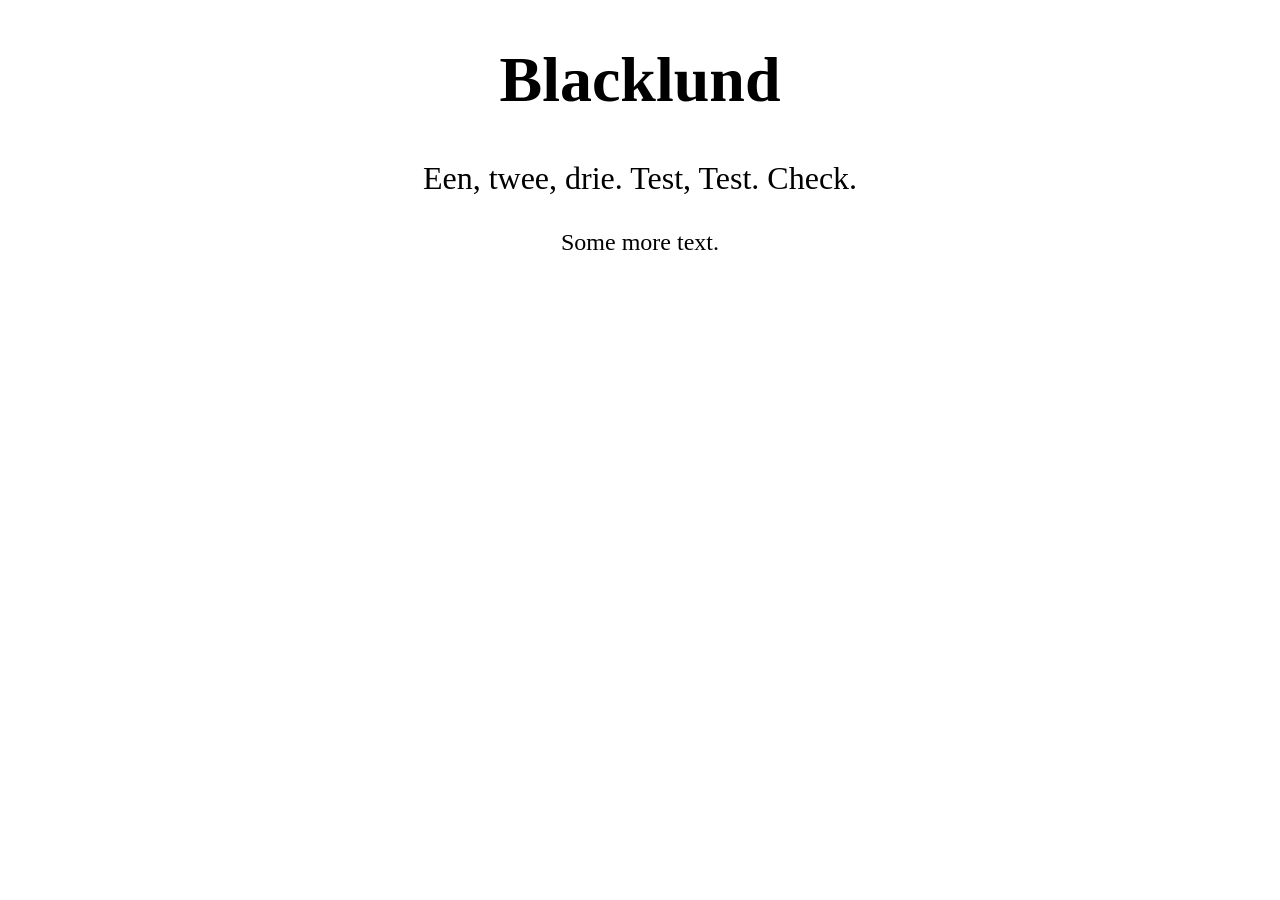
==== commit 6fe7b20d: "Add files via upload" ====
--- a/index.html
+++ b/index.html
@@ -1,69 +1,33 @@
-<!DOCTYPE html>
-<html lang="en">
-<head>
-    <meta charset="UTF-8">
-    <meta name="viewport" content="width=device-width, initial-scale=1.0">
-    <title>Blacklund</title>
-    <link rel="stylesheet" href="style.css">
-</head>
-<body>
-
-    <nav>
-        <a href="index.html" class="logo">BLACKLUND</a>
-        <div class="links">
-            <a href="index.html" class="active">Home</a>
-            <a href="about.html">About</a>
-            <a href="work.html">Work</a>
-            <a href="contact.html">Contact</a>
-        </div>
-    </nav>
-
-    <header class="hero">
-        <div class="blob one"></div>
-        <div class="blob two"></div>
-
-        <h1 class="split">Blacklund</h1>
-        <p class="subtitle">
-            <span class="typed" data-phrases="Een, twee, drie.|Test, test. Check.|Made in Amsterdam."></span>
-        </p>
-        <a href="about.html" class="button">Discover more</a>
-
-        <div class="scroll-hint">↓</div>
-    </header>
-
-    <div class="marquee">
-        <div class="marquee-track">
-            EEN · TWEE · DRIE · TEST · TEST · CHECK · EEN · TWEE · DRIE · TEST · TEST · CHECK ·&nbsp;
-            EEN · TWEE · DRIE · TEST · TEST · CHECK · EEN · TWEE · DRIE · TEST · TEST · CHECK ·&nbsp;
-        </div>
-    </div>
-
-    <section>
-        <h2 class="reveal">Take a <span class="gradient-text">look around</span></h2>
-        <div class="cards">
-            <a href="about.html" class="card reveal">
-                <div class="icon">👋</div>
-                <h3>About</h3>
-                <p>Who we are and what we care about.</p>
-                <span class="arrow">→</span>
-            </a>
-            <a href="work.html" class="card reveal" style="transition-delay: 0.15s;">
-                <div class="icon">🛠️</div>
-                <h3>Work</h3>
-                <p>Projects, numbers and things we've made.</p>
-                <span class="arrow">→</span>
-            </a>
-            <a href="contact.html" class="card reveal" style="transition-delay: 0.3s;">
-                <div class="icon">✉️</div>
-                <h3>Contact</h3>
-                <p>Want to work together? Say hallo.</p>
-                <span class="arrow">→</span>
-            </a>
-        </div>
-    </section>
-
-    <footer>© 2026 Blacklund · Amsterdam</footer>
-
-    <script src="script.js"></script>
-</body>
-</html>
+<!DOCTYPE html>
+<html>
+    <head>
+        <style>
+            .intro {
+                text-align: center;
+            }
+            h1 {
+                font-size: 64px;
+            }
+            p {
+                font-size: 32px;
+            }
+            .more {
+                font-size: 24px;
+            }
+        </style>
+    </head>
+
+    <body>
+
+        <div class="intro">
+        <h1>Blacklund</h1>
+        <p>
+            Een, twee, drie. Test, Test. Check.
+        </p>
+        <p class="more">
+            Some more text.
+        </p>
+        </div>
+
+    </body>
+</html>
